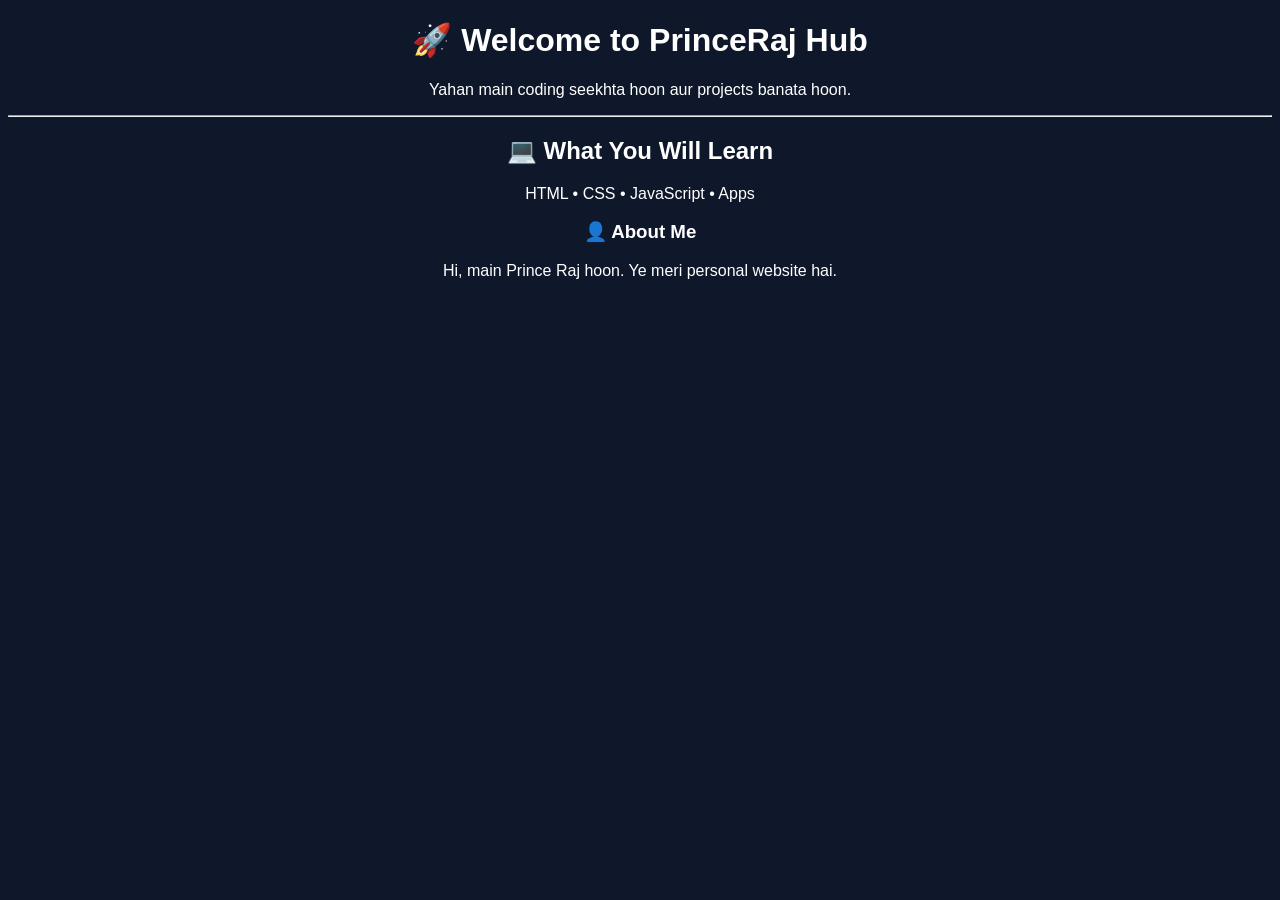
==== index.html @ e8798eb4 "Add index.html Added homepage for my personal coding website" ====
<!DOCTYPE html>
<html>
<head>
  <title>PrinceRaj Hub</title>
</head>
<body style="background:#0f172a; color:white; text-align:center; font-family:Arial;">

  <h1>🚀 Welcome to PrinceRaj Hub</h1>
  <p>Yahan main coding seekhta hoon aur projects banata hoon.</p>

  <hr>

  <h2>💻 What You Will Learn</h2>
  <p>HTML • CSS • JavaScript • Apps</p>

  <h3>👤 About Me</h3>
  <p>Hi, main Prince Raj hoon. Ye meri personal website hai.</p>

</body>
</html>
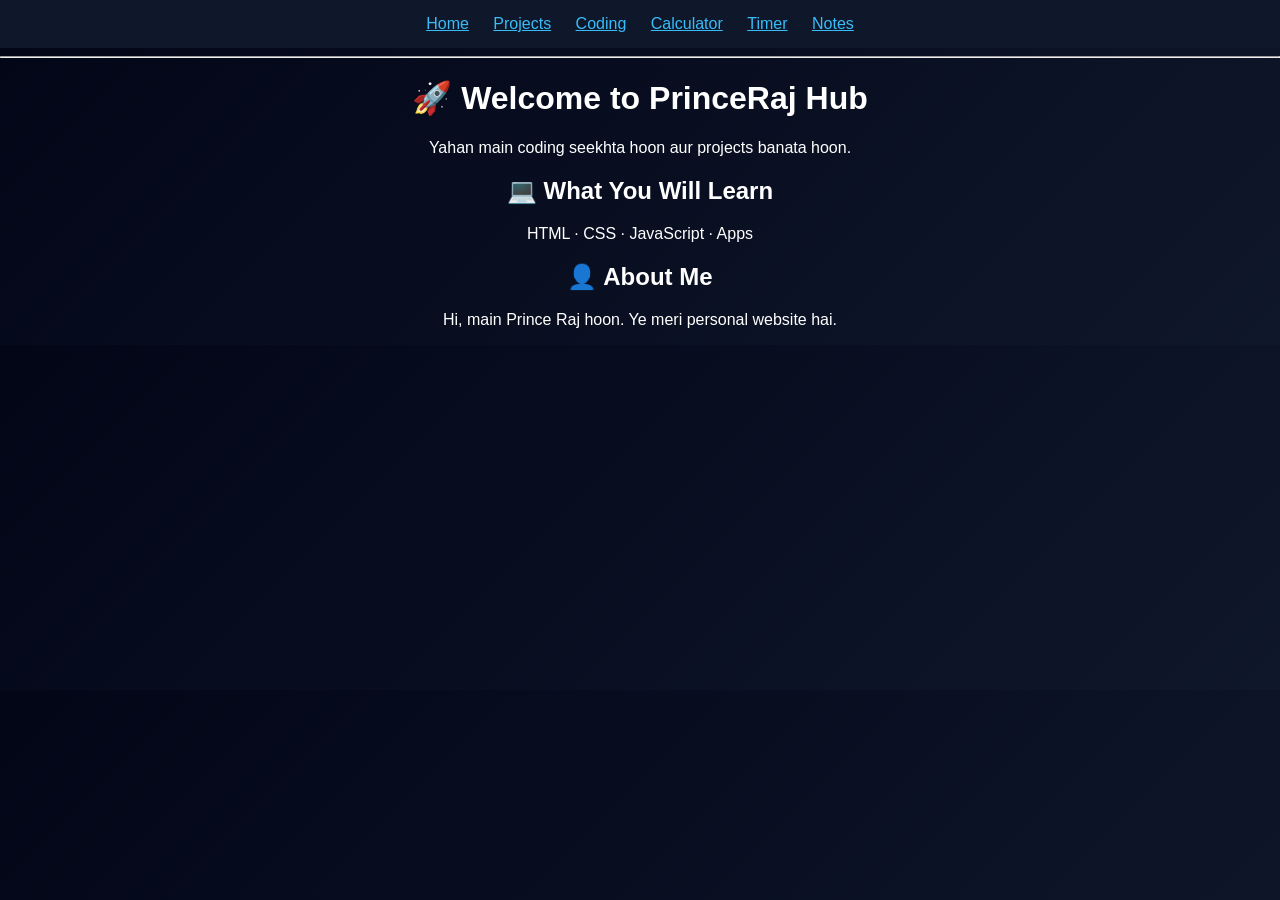
==== commit ab8e2b76: "Update home page navigation Updated index.html with clickable navigation links" ====
--- a/index.html
+++ b/index.html
@@ -1,20 +1,31 @@
 <!DOCTYPE html>
-<html>
+<html lang="en">
 <head>
+  <meta charset="UTF-8">
   <title>PrinceRaj Hub</title>
+  <link rel="stylesheet" href="style.css">
 </head>
-<body style="background:#0f172a; color:white; text-align:center; font-family:Arial;">
+<body>
 
-  <h1>🚀 Welcome to PrinceRaj Hub</h1>
-  <p>Yahan main coding seekhta hoon aur projects banata hoon.</p>
+<nav style="padding:15px; background:#0f172a; text-align:center;">
+  <a href="index.html" style="color:#38bdf8; margin:10px;">Home</a>
+  <a href="projects.html" style="color:#38bdf8; margin:10px;">Projects</a>
+  <a href="coding.html" style="color:#38bdf8; margin:10px;">Coding</a>
+  <a href="calculator.html" style="color:#38bdf8; margin:10px;">Calculator</a>
+  <a href="timer.html" style="color:#38bdf8; margin:10px;">Timer</a>
+  <a href="notes.html" style="color:#38bdf8; margin:10px;">Notes</a>
+</nav>
 
-  <hr>
+<hr>
 
-  <h2>💻 What You Will Learn</h2>
-  <p>HTML • CSS • JavaScript • Apps</p>
+<h1>🚀 Welcome to PrinceRaj Hub</h1>
+<p>Yahan main coding seekhta hoon aur projects banata hoon.</p>
 
-  <h3>👤 About Me</h3>
-  <p>Hi, main Prince Raj hoon. Ye meri personal website hai.</p>
+<h2>💻 What You Will Learn</h2>
+<p>HTML · CSS · JavaScript · Apps</p>
+
+<h2>👤 About Me</h2>
+<p>Hi, main Prince Raj hoon. Ye meri personal website hai.</p>
 
 </body>
 </html>
--- a/style.css
+++ b/style.css
@@ -0,0 +1,37 @@
+body {
+  margin: 0;
+  font-family: Arial, sans-serif;
+  background: linear-gradient(135deg, #020617, #0f172a);
+  color: white;
+  text-align: center;
+}
+
+header {
+  padding: 30px 10px;
+}
+
+.card-box {
+  display: flex;
+  justify-content: center;
+  gap: 15px;
+  flex-wrap: wrap;
+  margin-top: 20px;
+}
+
+.card {
+  background: #1e293b;
+  padding: 20px;
+  width: 220px;
+  border-radius: 12px;
+  box-shadow: 0 0 10px #000;
+}
+
+button {
+  margin-top: 20px;
+  padding: 12px 20px;
+  border: none;
+  border-radius: 20px;
+  background: #38bdf8;
+  color: black;
+  font-weight: bold;
+}
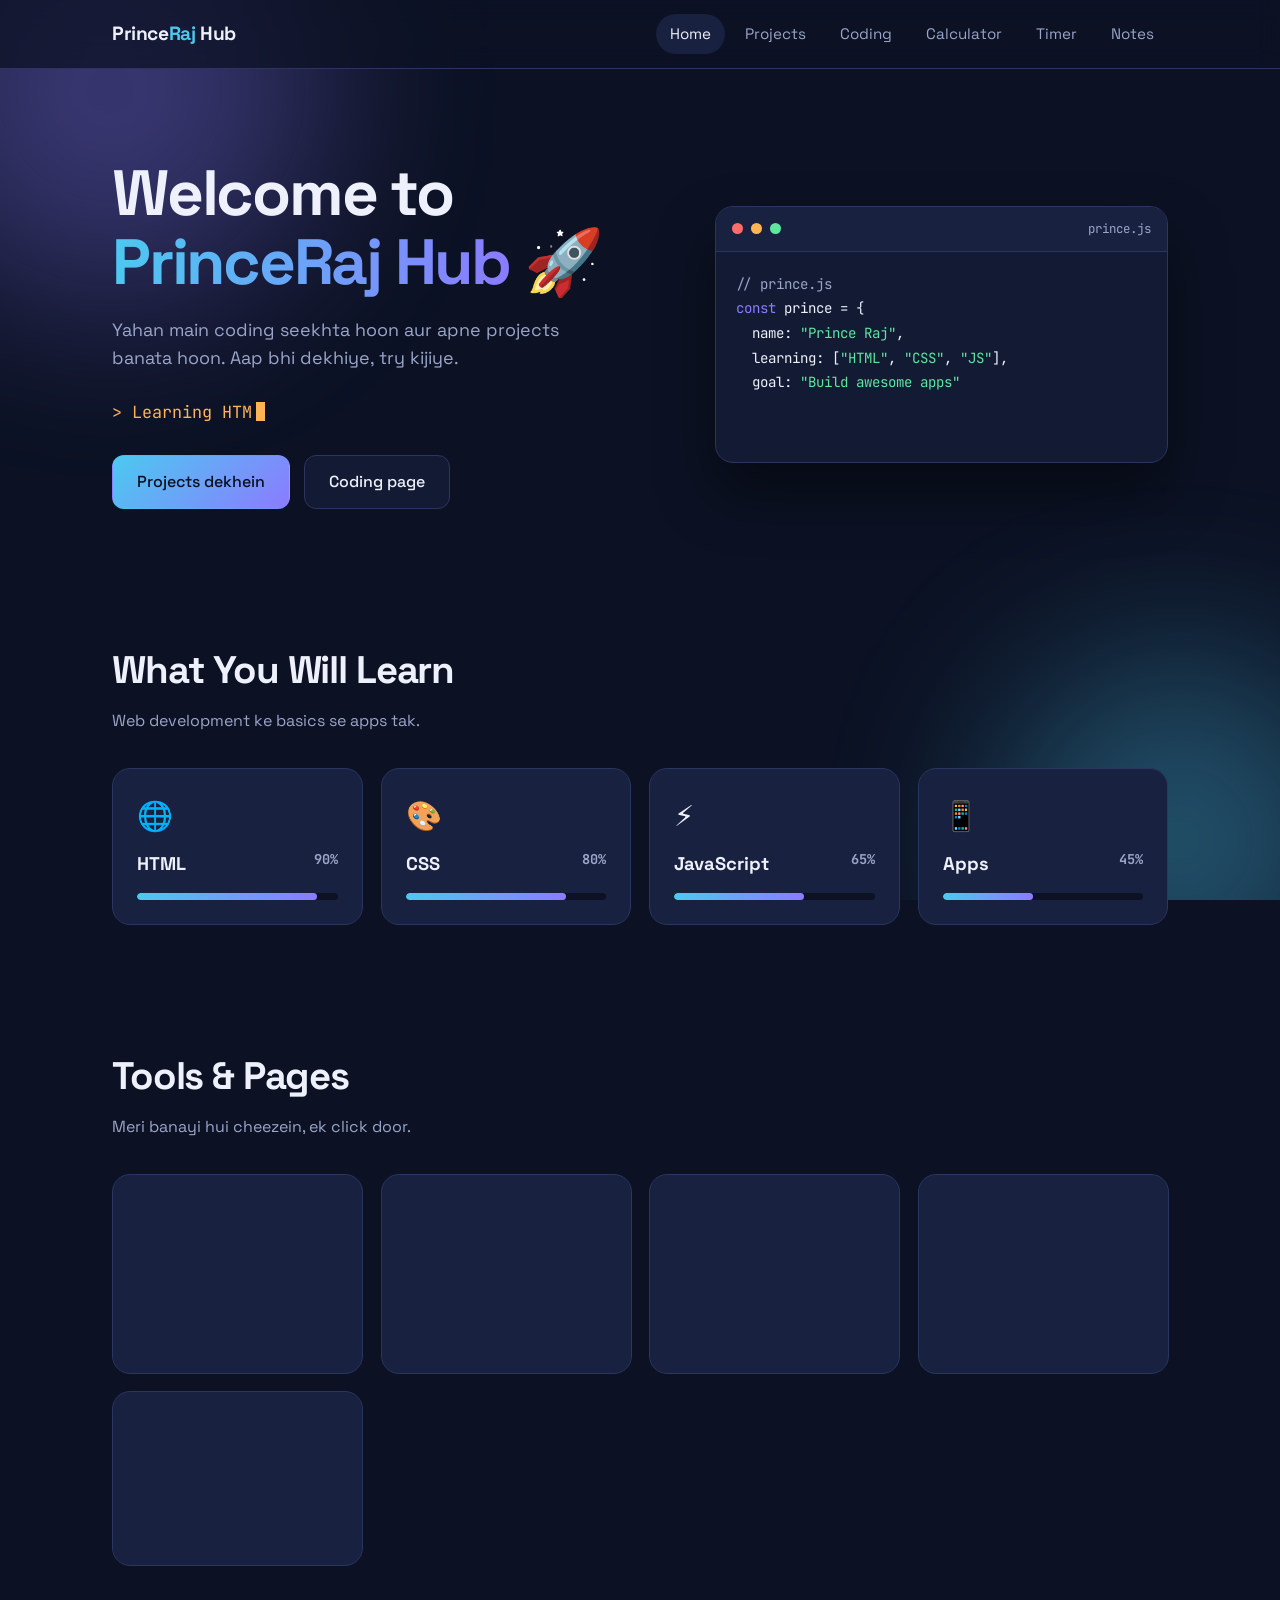
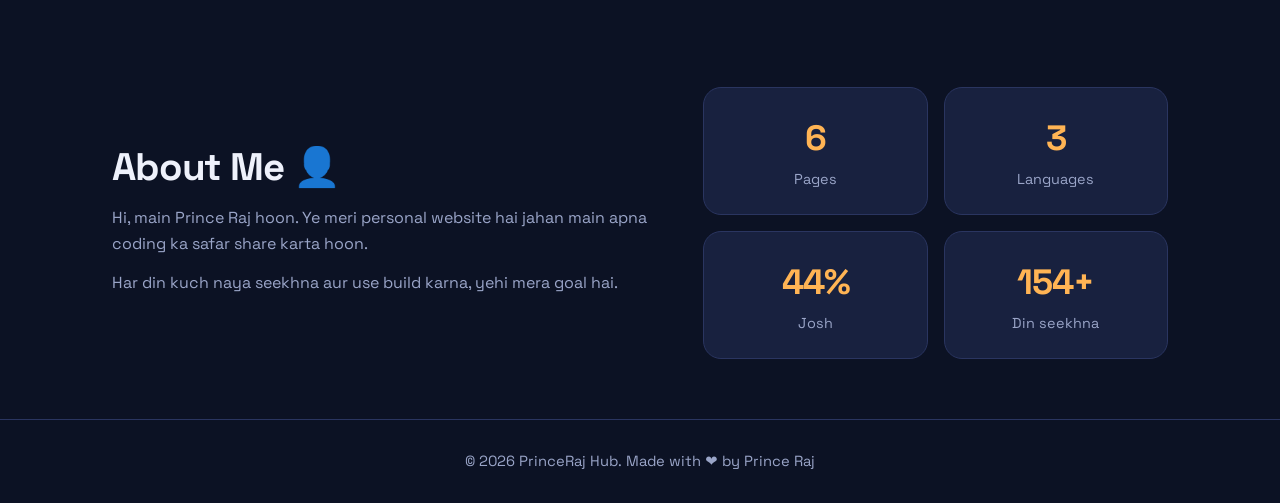
==== commit 9d14ed07: "Update index.html" ====
--- a/index.html
+++ b/index.html
@@ -1,31 +1,350 @@
 <!DOCTYPE html>
 <html lang="en">
 <head>
-  <meta charset="UTF-8">
-  <title>PrinceRaj Hub</title>
-  <link rel="stylesheet" href="style.css">
+<meta charset="UTF-8">
+<meta name="viewport" content="width=device-width, initial-scale=1">
+<title>PrinceRaj Hub</title>
+<meta name="description" content="Prince Raj ka coding hub: projects, calculator, timer, notes aur bahut kuch.">
+<link rel="preconnect" href="https://fonts.googleapis.com">
+<link rel="preconnect" href="https://fonts.gstatic.com" crossorigin>
+<link href="https://fonts.googleapis.com/css2?family=Space+Grotesk:wght@400;500;700&family=JetBrains+Mono:wght@400;500&display=swap" rel="stylesheet">
+<style>
+  :root{
+    --bg:#0c1224;
+    --bg-2:#131b34;
+    --card:#18213f;
+    --line:#2a3560;
+    --text:#eef1fb;
+    --muted:#9aa5c8;
+    --blue:#4cc9f0;
+    --violet:#8b7bff;
+    --amber:#ffb454;
+    --radius:18px;
+  }
+  *{box-sizing:border-box;margin:0;padding:0}
+  html{scroll-behavior:smooth}
+  body{
+    font-family:'Space Grotesk',system-ui,sans-serif;
+    background:var(--bg);
+    color:var(--text);
+    line-height:1.6;
+    overflow-x:hidden;
+  }
+  a{color:inherit;text-decoration:none}
+  :focus-visible{outline:2px solid var(--amber);outline-offset:3px;border-radius:6px}
+
+  /* Background glow */
+  .glow{position:fixed;inset:0;z-index:-1;overflow:hidden}
+  .glow span{position:absolute;border-radius:50%;filter:blur(90px);opacity:.35}
+  .glow span:nth-child(1){width:420px;height:420px;background:var(--violet);top:-120px;left:-100px;animation:drift 18s ease-in-out infinite alternate}
+  .glow span:nth-child(2){width:360px;height:360px;background:var(--blue);bottom:-120px;right:-80px;animation:drift 22s ease-in-out infinite alternate-reverse}
+  @keyframes drift{to{transform:translate(80px,60px) scale(1.15)}}
+
+  /* Scroll progress */
+  .progress{position:fixed;top:0;left:0;height:3px;width:0;background:linear-gradient(90deg,var(--blue),var(--violet),var(--amber));z-index:100}
+
+  /* Navbar */
+  header{
+    position:sticky;top:0;z-index:50;
+    background:rgba(12,18,36,.75);
+    backdrop-filter:blur(12px);
+    border-bottom:1px solid var(--line);
+  }
+  nav{max-width:1100px;margin:auto;display:flex;align-items:center;justify-content:space-between;padding:14px 22px}
+  .logo{font-weight:700;font-size:1.2rem;letter-spacing:-.02em}
+  .logo b{color:var(--blue)}
+  .links{display:flex;gap:6px;list-style:none}
+  .links a{
+    display:block;padding:8px 14px;border-radius:999px;
+    color:var(--muted);font-size:.95rem;transition:color .2s,background .2s;
+  }
+  .links a:hover,.links a.active{color:var(--text);background:var(--card)}
+  .menu-btn{display:none;background:none;border:1px solid var(--line);color:var(--text);
+    border-radius:10px;padding:6px 12px;font-size:1.2rem;cursor:pointer}
+
+  /* Hero */
+  .hero{
+    max-width:1100px;margin:auto;padding:90px 22px 70px;
+    display:grid;grid-template-columns:1.1fr .9fr;gap:50px;align-items:center;
+  }
+  .hero h1{font-size:clamp(2.4rem,6vw,4rem);line-height:1.08;letter-spacing:-.035em;margin-bottom:18px}
+  .hero h1 .grad{
+    background:linear-gradient(90deg,var(--blue),var(--violet),var(--amber),var(--blue));
+    background-size:300% 100%;
+    -webkit-background-clip:text;background-clip:text;color:transparent;
+    animation:shine 6s linear infinite;
+  }
+  @keyframes shine{to{background-position:300% 0}}
+  .hero p.lead{color:var(--muted);font-size:1.12rem;max-width:46ch;margin-bottom:26px}
+  .typing{font-family:'JetBrains Mono',monospace;color:var(--amber);font-size:1.05rem;margin-bottom:28px;min-height:1.7em}
+  .typing::after{content:"";display:inline-block;width:9px;height:1.1em;background:var(--amber);margin-left:4px;vertical-align:-3px;animation:blink 1s steps(2) infinite}
+  @keyframes blink{50%{opacity:0}}
+
+  .btns{display:flex;gap:14px;flex-wrap:wrap}
+  .btn{
+    padding:13px 24px;border-radius:12px;font-weight:500;border:1px solid transparent;
+    transition:transform .2s,box-shadow .2s,background .2s;
+  }
+  .btn.primary{background:linear-gradient(135deg,var(--blue),var(--violet));color:#07101f}
+  .btn.primary:hover{transform:translateY(-3px);box-shadow:0 10px 30px rgba(76,201,240,.35)}
+  .btn.ghost{border-color:var(--line);background:var(--bg-2)}
+  .btn.ghost:hover{transform:translateY(-3px);border-color:var(--blue)}
+
+  /* Code window */
+  .code-window{
+    background:var(--bg-2);border:1px solid var(--line);border-radius:var(--radius);
+    box-shadow:0 30px 60px rgba(0,0,0,.45);overflow:hidden;
+    animation:float 6s ease-in-out infinite;
+  }
+  @keyframes float{50%{transform:translateY(-12px)}}
+  .code-bar{display:flex;gap:8px;align-items:center;padding:12px 16px;border-bottom:1px solid var(--line);background:var(--card)}
+  .dot{width:11px;height:11px;border-radius:50%}
+  .dot:nth-child(1){background:#ff6b6b}.dot:nth-child(2){background:var(--amber)}.dot:nth-child(3){background:#5ee6a0}
+  .code-bar small{margin-left:auto;color:var(--muted);font-family:'JetBrains Mono',monospace;font-size:.78rem}
+  pre{padding:20px;font-family:'JetBrains Mono',monospace;font-size:.88rem;line-height:1.75;min-height:210px;white-space:pre-wrap;color:var(--text)}
+  .k{color:var(--violet)}.s{color:#5ee6a0}.f{color:var(--blue)}.c{color:var(--muted)}
+
+  /* Sections */
+  section{max-width:1100px;margin:auto;padding:60px 22px}
+  .sec-title{font-size:clamp(1.7rem,4vw,2.4rem);letter-spacing:-.03em;margin-bottom:8px}
+  .sec-sub{color:var(--muted);margin-bottom:34px}
+
+  /* Skills */
+  .skills{display:grid;grid-template-columns:repeat(auto-fit,minmax(220px,1fr));gap:18px}
+  .skill{
+    background:var(--card);border:1px solid var(--line);border-radius:var(--radius);padding:24px;
+    transition:transform .25s,border-color .25s;
+  }
+  .skill:hover{transform:translateY(-6px);border-color:var(--blue)}
+  .skill h3{font-size:1.15rem;margin:10px 0 14px}
+  .bar{height:7px;background:var(--bg);border-radius:99px;overflow:hidden}
+  .bar i{display:block;height:100%;width:0;border-radius:99px;background:linear-gradient(90deg,var(--blue),var(--violet));transition:width 1.4s cubic-bezier(.2,.8,.2,1)}
+  .pct{float:right;color:var(--muted);font-family:'JetBrains Mono',monospace;font-size:.85rem}
+
+  /* Tools */
+  .tools{display:grid;grid-template-columns:repeat(auto-fit,minmax(240px,1fr));gap:18px}
+  .tool{
+    display:block;background:var(--card);border:1px solid var(--line);border-radius:var(--radius);padding:26px;
+    transition:transform .2s ease-out,border-color .25s;
+    transform-style:preserve-3d;will-change:transform;
+  }
+  .tool:hover{border-color:var(--violet)}
+  .tool .ic{font-size:2rem}
+  .tool h3{margin:10px 0 6px}
+  .tool p{color:var(--muted);font-size:.95rem}
+
+  /* About + stats */
+  .about{display:grid;grid-template-columns:1.2fr 1fr;gap:34px;align-items:center}
+  .about p{color:var(--muted);margin-bottom:14px;max-width:60ch}
+  .stats{display:grid;grid-template-columns:repeat(2,1fr);gap:16px}
+  .stat{background:var(--card);border:1px solid var(--line);border-radius:var(--radius);padding:22px;text-align:center}
+  .stat strong{display:block;font-size:2.2rem;color:var(--amber);letter-spacing:-.03em}
+  .stat span{color:var(--muted);font-size:.9rem}
+
+  footer{border-top:1px solid var(--line);text-align:center;padding:30px 22px;color:var(--muted);font-size:.92rem}
+
+  /* Reveal on scroll */
+  .reveal{opacity:0;transform:translateY(26px);transition:opacity .7s ease,transform .7s ease}
+  .reveal.show{opacity:1;transform:none}
+
+  /* Mobile */
+  @media(max-width:820px){
+    .hero,.about{grid-template-columns:1fr}
+    .hero{padding-top:50px}
+    .menu-btn{display:block}
+    .links{
+      position:absolute;top:100%;left:0;right:0;flex-direction:column;
+      background:var(--bg-2);border-bottom:1px solid var(--line);padding:10px 22px;
+      display:none;
+    }
+    .links.open{display:flex}
+  }
+
+  @media(prefers-reduced-motion:reduce){
+    *,*::before,*::after{animation:none!important;transition:none!important}
+    .reveal{opacity:1;transform:none}
+  }
+</style>
 </head>
 <body>
 
-<nav style="padding:15px; background:#0f172a; text-align:center;">
-  <a href="index.html" style="color:#38bdf8; margin:10px;">Home</a>
-  <a href="projects.html" style="color:#38bdf8; margin:10px;">Projects</a>
-  <a href="coding.html" style="color:#38bdf8; margin:10px;">Coding</a>
-  <a href="calculator.html" style="color:#38bdf8; margin:10px;">Calculator</a>
-  <a href="timer.html" style="color:#38bdf8; margin:10px;">Timer</a>
-  <a href="notes.html" style="color:#38bdf8; margin:10px;">Notes</a>
-</nav>
-
-<hr>
-
-<h1>🚀 Welcome to PrinceRaj Hub</h1>
-<p>Yahan main coding seekhta hoon aur projects banata hoon.</p>
-
-<h2>💻 What You Will Learn</h2>
-<p>HTML · CSS · JavaScript · Apps</p>
-
-<h2>👤 About Me</h2>
-<p>Hi, main Prince Raj hoon. Ye meri personal website hai.</p>
-
+<div class="progress" id="progress"></div>
+<div class="glow"><span></span><span></span></div>
+
+<header>
+  <nav>
+    <a href="index.html" class="logo">Prince<b>Raj</b> Hub</a>
+    <button class="menu-btn" id="menuBtn" aria-label="Menu">☰</button>
+    <ul class="links" id="links">
+      <li><a href="index.html" class="active">Home</a></li>
+      <li><a href="projects.html">Projects</a></li>
+      <li><a href="coding.html">Coding</a></li>
+      <li><a href="calculator.html">Calculator</a></li>
+      <li><a href="timer.html">Timer</a></li>
+      <li><a href="notes.html">Notes</a></li>
+    </ul>
+  </nav>
+</header>
+
+<main>
+  <div class="hero">
+    <div>
+      <h1>Welcome to <span class="grad">PrinceRaj Hub</span> 🚀</h1>
+      <p class="lead">Yahan main coding seekhta hoon aur apne projects banata hoon. Aap bhi dekhiye, try kijiye.</p>
+      <div class="typing" id="typing"></div>
+      <div class="btns">
+        <a href="projects.html" class="btn primary">Projects dekhein</a>
+        <a href="coding.html" class="btn ghost">Coding page</a>
+      </div>
+    </div>
+
+    <div class="code-window" aria-hidden="true">
+      <div class="code-bar"><span class="dot"></span><span class="dot"></span><span class="dot"></span><small>prince.js</small></div>
+<pre id="code"></pre>
+    </div>
+  </div>
+
+  <section>
+    <h2 class="sec-title reveal">What You Will Learn</h2>
+    <p class="sec-sub reveal">Web development ke basics se apps tak.</p>
+    <div class="skills">
+      <div class="skill reveal"><div style="font-size:1.8rem">🌐</div><h3>HTML <span class="pct">0%</span></h3><div class="bar"><i data-w="90"></i></div></div>
+      <div class="skill reveal"><div style="font-size:1.8rem">🎨</div><h3>CSS <span class="pct">0%</span></h3><div class="bar"><i data-w="80"></i></div></div>
+      <div class="skill reveal"><div style="font-size:1.8rem">⚡</div><h3>JavaScript <span class="pct">0%</span></h3><div class="bar"><i data-w="65"></i></div></div>
+      <div class="skill reveal"><div style="font-size:1.8rem">📱</div><h3>Apps <span class="pct">0%</span></h3><div class="bar"><i data-w="45"></i></div></div>
+    </div>
+  </section>
+
+  <section>
+    <h2 class="sec-title reveal">Tools & Pages</h2>
+    <p class="sec-sub reveal">Meri banayi hui cheezein, ek click door.</p>
+    <div class="tools">
+      <a class="tool reveal" href="projects.html"><div class="ic">📁</div><h3>Projects</h3><p>Mere saare projects ek jagah.</p></a>
+      <a class="tool reveal" href="coding.html"><div class="ic">💻</div><h3>Coding</h3><p>Code examples aur practice.</p></a>
+      <a class="tool reveal" href="calculator.html"><div class="ic">🧮</div><h3>Calculator</h3><p>Fast aur simple calculator.</p></a>
+      <a class="tool reveal" href="timer.html"><div class="ic">⏱️</div><h3>Timer</h3><p>Padhai aur kaam ke liye timer.</p></a>
+      <a class="tool reveal" href="notes.html"><div class="ic">📝</div><h3>Notes</h3><p>Apne notes yahan likhein.</p></a>
+    </div>
+  </section>
+
+  <section>
+    <div class="about">
+      <div class="reveal">
+        <h2 class="sec-title">About Me 👤</h2>
+        <p>Hi, main Prince Raj hoon. Ye meri personal website hai jahan main apna coding ka safar share karta hoon.</p>
+        <p>Har din kuch naya seekhna aur use build karna, yehi mera goal hai.</p>
+      </div>
+      <div class="stats reveal">
+        <div class="stat"><strong data-count="6">0</strong><span>Pages</span></div>
+        <div class="stat"><strong data-count="3">0</strong><span>Languages</span></div>
+        <div class="stat"><strong data-count="100" data-suffix="%">0</strong><span>Josh</span></div>
+        <div class="stat"><strong data-count="365" data-suffix="+">0</strong><span>Din seekhna</span></div>
+      </div>
+    </div>
+  </section>
+</main>
+
+<footer>© <span id="year"></span> PrinceRaj Hub. Made with ❤️ by Prince Raj</footer>
+
+<script>
+  // Mobile menu
+  const links = document.getElementById('links');
+  document.getElementById('menuBtn').addEventListener('click', () => links.classList.toggle('open'));
+
+  // Scroll progress bar
+  const progress = document.getElementById('progress');
+  addEventListener('scroll', () => {
+    const h = document.documentElement;
+    progress.style.width = (h.scrollTop / (h.scrollHeight - h.clientHeight) * 100) + '%';
+  });
+
+  // Footer year
+  document.getElementById('year').textContent = new Date().getFullYear();
+
+  // Typing text
+  const words = ['HTML', 'CSS', 'JavaScript', 'Apps'];
+  const typing = document.getElementById('typing');
+  let w = 0, ch = 0, del = false;
+  function type(){
+    const word = words[w];
+    typing.textContent = '> Learning ' + word.slice(0, ch);
+    if(!del && ch < word.length){ ch++; setTimeout(type, 120); }
+    else if(!del){ del = true; setTimeout(type, 1200); }
+    else if(ch > 0){ ch--; setTimeout(type, 60); }
+    else { del = false; w = (w + 1) % words.length; setTimeout(type, 300); }
+  }
+  type();
+
+  // Code window typing
+  const codeLines = [
+    '<span class="c">// prince.js</span>',
+    '<span class="k">const</span> prince = {',
+    '  name: <span class="s">"Prince Raj"</span>,',
+    '  learning: [<span class="s">"HTML"</span>, <span class="s">"CSS"</span>, <span class="s">"JS"</span>],',
+    '  goal: <span class="s">"Build awesome apps"</span>',
+    '};',
+    '',
+    '<span class="f">console</span>.log(<span class="s">"Keep coding 🚀"</span>);'
+  ];
+  const code = document.getElementById('code');
+  let li = 0;
+  (function addLine(){
+    if(li >= codeLines.length) return;
+    code.innerHTML += (li ? '\n' : '') + codeLines[li++];
+    setTimeout(addLine, 450);
+  })();
+
+  // Reveal on scroll + skill bars
+  const io = new IntersectionObserver(entries => {
+    entries.forEach(e => {
+      if(!e.isIntersecting) return;
+      e.target.classList.add('show');
+      const bar = e.target.querySelector('.bar i');
+      if(bar){
+        const target = +bar.dataset.w;
+        bar.style.width = target + '%';
+        const pct = e.target.querySelector('.pct');
+        let n = 0;
+        const t = setInterval(() => {
+          n += 2;
+          if(n >= target){ n = target; clearInterval(t); }
+          pct.textContent = n + '%';
+        }, 25);
+      }
+      io.unobserve(e.target);
+    });
+  }, { threshold: .2 });
+  document.querySelectorAll('.reveal').forEach(el => io.observe(el));
+
+  // Count-up numbers
+  const counter = new IntersectionObserver(entries => {
+    entries.forEach(e => {
+      if(!e.isIntersecting) return;
+      const el = e.target, end = +el.dataset.count, suffix = el.dataset.suffix || '';
+      let n = 0;
+      const step = Math.max(1, Math.ceil(end / 60));
+      const t = setInterval(() => {
+        n += step;
+        if(n >= end){ n = end; clearInterval(t); }
+        el.textContent = n + suffix;
+      }, 25);
+      counter.unobserve(el);
+    });
+  }, { threshold: .6 });
+  document.querySelectorAll('[data-count]').forEach(el => counter.observe(el));
+
+  // 3D tilt on tool cards (desktop only)
+  if(matchMedia('(hover:hover)').matches){
+    document.querySelectorAll('.tool').forEach(card => {
+      card.addEventListener('mousemove', ev => {
+        const r = card.getBoundingClientRect();
+        const x = (ev.clientX - r.left) / r.width - .5;
+        const y = (ev.clientY - r.top) / r.height - .5;
+        card.style.transform = `perspective(700px) rotateY(${x * 10}deg) rotateX(${-y * 10}deg) translateY(-4px)`;
+      });
+      card.addEventListener('mouseleave', () => card.style.transform = '');
+    });
+  }
+</script>
 </body>
-</html>
+  </html>
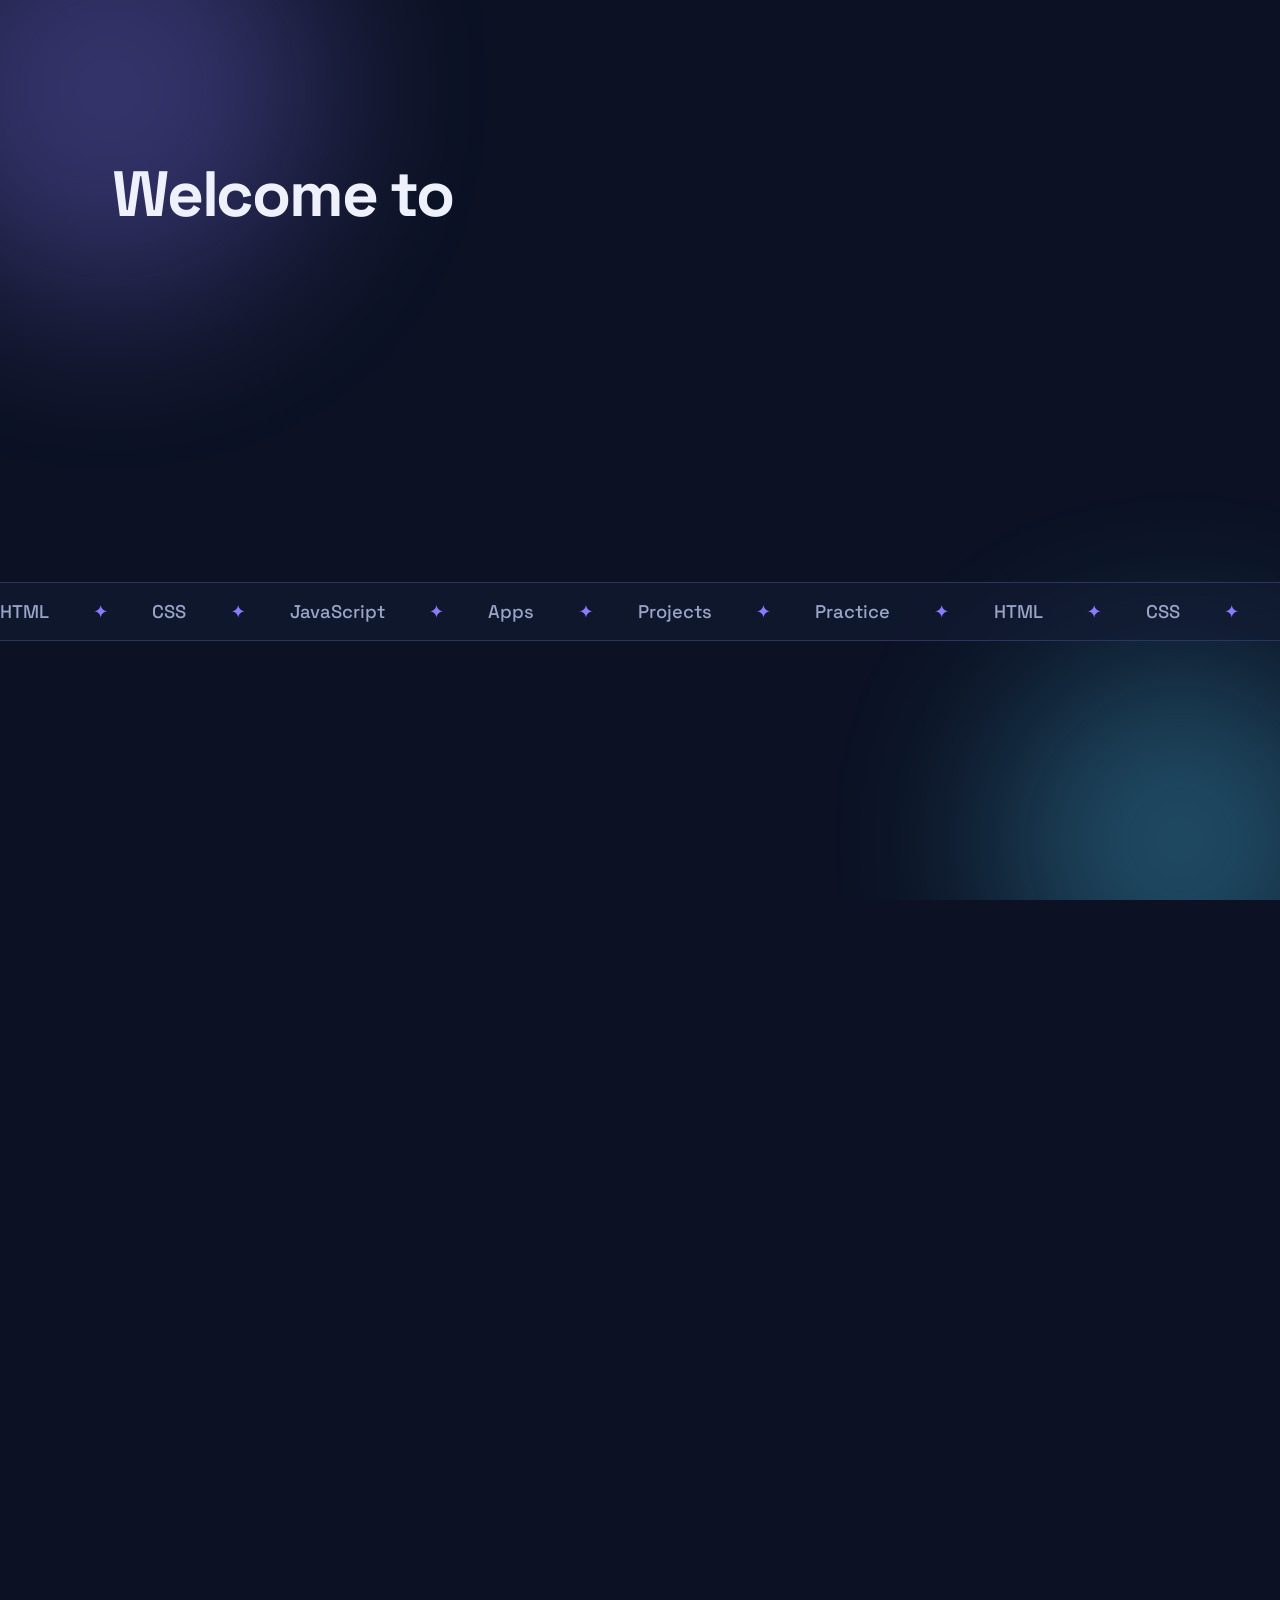
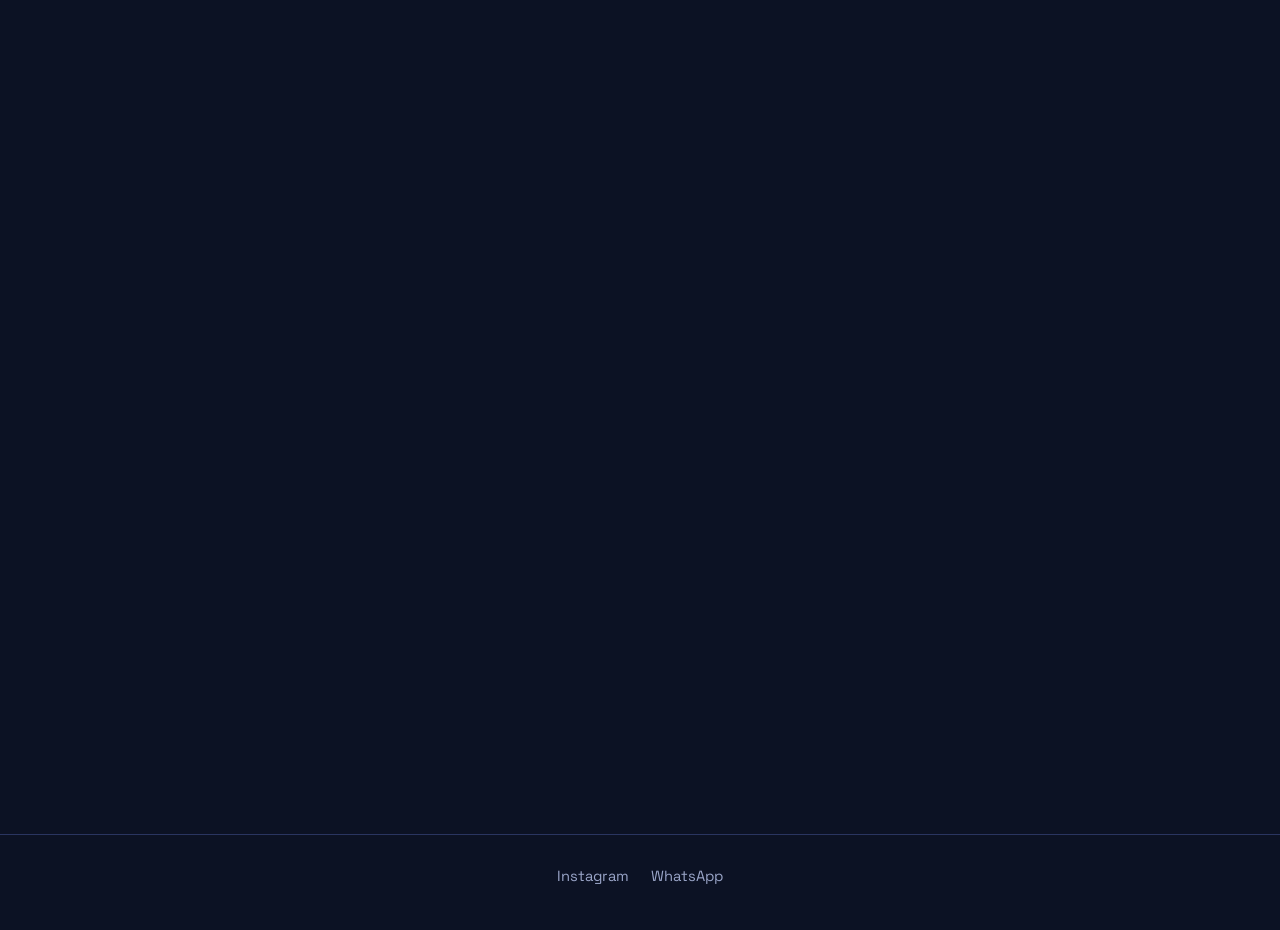
==== commit 0c834cec: "Update index.html" ====
--- a/index.html
+++ b/index.html
@@ -5,97 +5,102 @@
 <meta name="viewport" content="width=device-width, initial-scale=1">
 <title>PrinceRaj Hub</title>
 <meta name="description" content="Prince Raj ka coding hub: projects, calculator, timer, notes aur bahut kuch.">
+<script>document.documentElement.classList.add('js')</script>
 <link rel="preconnect" href="https://fonts.googleapis.com">
 <link rel="preconnect" href="https://fonts.gstatic.com" crossorigin>
 <link href="https://fonts.googleapis.com/css2?family=Space+Grotesk:wght@400;500;700&family=JetBrains+Mono:wght@400;500&display=swap" rel="stylesheet">
 <style>
   :root{
-    --bg:#0c1224;
-    --bg-2:#131b34;
-    --card:#18213f;
-    --line:#2a3560;
-    --text:#eef1fb;
-    --muted:#9aa5c8;
-    --blue:#4cc9f0;
-    --violet:#8b7bff;
-    --amber:#ffb454;
-    --radius:18px;
+    --bg:#0c1224;--bg-2:#131b34;--card:#18213f;--line:#2a3560;
+    --text:#eef1fb;--muted:#9aa5c8;
+    --blue:#4cc9f0;--violet:#8b7bff;--amber:#ffb454;--radius:18px;
   }
   *{box-sizing:border-box;margin:0;padding:0}
   html{scroll-behavior:smooth}
-  body{
-    font-family:'Space Grotesk',system-ui,sans-serif;
-    background:var(--bg);
-    color:var(--text);
-    line-height:1.6;
-    overflow-x:hidden;
-  }
+  body{font-family:'Space Grotesk',system-ui,sans-serif;background:var(--bg);color:var(--text);line-height:1.6;overflow-x:hidden}
   a{color:inherit;text-decoration:none}
   :focus-visible{outline:2px solid var(--amber);outline-offset:3px;border-radius:6px}
 
-  /* Background glow */
-  .glow{position:fixed;inset:0;z-index:-1;overflow:hidden}
-  .glow span{position:absolute;border-radius:50%;filter:blur(90px);opacity:.35}
+  /* ---------- Intro loader ---------- */
+  .loader{position:fixed;inset:0;z-index:999;display:grid;place-items:center;animation:failsafe .1s 6s forwards}
+  @keyframes failsafe{to{visibility:hidden;opacity:0}}
+  .loader .pt,.loader .pb{position:absolute;left:0;right:0;height:50.5%;background:var(--bg);transition:transform .9s cubic-bezier(.77,0,.18,1)}
+  .loader .pt{top:0;background:linear-gradient(180deg,#0a0f1f,var(--bg))}
+  .loader .pb{bottom:0;background:linear-gradient(0deg,#0a0f1f,var(--bg))}
+  .loader.done .pt{transform:translateY(-101%)}
+  .loader.done .pb{transform:translateY(101%)}
+  .core{position:relative;z-index:2;width:150px;height:150px;display:grid;place-items:center;transition:opacity .5s,transform .6s}
+  .loader.done .core{opacity:0;transform:scale(1.5)}
+  .core svg{position:absolute;inset:0;width:100%;height:100%;transform:rotate(-90deg)}
+  .core .rbg{fill:none;stroke:var(--line);stroke-width:5}
+  .core .rfg{fill:none;stroke:url(#lg);stroke-width:5;stroke-linecap:round;stroke-dasharray:326.7;stroke-dashoffset:326.7}
+  .core b{font-size:2.2rem;letter-spacing:-.04em;background:linear-gradient(135deg,var(--blue),var(--violet));-webkit-background-clip:text;background-clip:text;color:transparent;animation:pulse 1.2s ease-in-out infinite}
+  @keyframes pulse{50%{transform:scale(1.12)}}
+  .core span{position:absolute;bottom:-34px;font-family:'JetBrains Mono',monospace;color:var(--muted);font-size:.85rem}
+
+  /* ---------- Background ---------- */
+  .glow{position:fixed;inset:0;z-index:-2;overflow:hidden}
+  .glow span{position:absolute;border-radius:50%;filter:blur(90px);opacity:.33}
   .glow span:nth-child(1){width:420px;height:420px;background:var(--violet);top:-120px;left:-100px;animation:drift 18s ease-in-out infinite alternate}
   .glow span:nth-child(2){width:360px;height:360px;background:var(--blue);bottom:-120px;right:-80px;animation:drift 22s ease-in-out infinite alternate-reverse}
   @keyframes drift{to{transform:translate(80px,60px) scale(1.15)}}
-
-  /* Scroll progress */
+  #bg{position:fixed;inset:0;z-index:-1;pointer-events:none}
+  .spot{position:fixed;left:0;top:0;width:460px;height:460px;margin:-230px 0 0 -230px;border-radius:50%;
+    background:radial-gradient(circle,rgba(139,123,255,.16),transparent 65%);pointer-events:none;z-index:-1;opacity:0;transition:opacity .4s}
+
   .progress{position:fixed;top:0;left:0;height:3px;width:0;background:linear-gradient(90deg,var(--blue),var(--violet),var(--amber));z-index:100}
 
-  /* Navbar */
-  header{
-    position:sticky;top:0;z-index:50;
-    background:rgba(12,18,36,.75);
-    backdrop-filter:blur(12px);
-    border-bottom:1px solid var(--line);
-  }
+  /* ---------- Navbar ---------- */
+  header{position:sticky;top:0;z-index:50;background:rgba(12,18,36,.75);backdrop-filter:blur(12px);border-bottom:1px solid var(--line)}
+  .js header{transform:translateY(-100%)}
+  .ready header{transform:none;transition:transform .8s .15s cubic-bezier(.2,.8,.2,1)}
   nav{max-width:1100px;margin:auto;display:flex;align-items:center;justify-content:space-between;padding:14px 22px}
   .logo{font-weight:700;font-size:1.2rem;letter-spacing:-.02em}
   .logo b{color:var(--blue)}
   .links{display:flex;gap:6px;list-style:none}
-  .links a{
-    display:block;padding:8px 14px;border-radius:999px;
-    color:var(--muted);font-size:.95rem;transition:color .2s,background .2s;
-  }
+  .links a{display:block;padding:8px 14px;border-radius:999px;color:var(--muted);font-size:.95rem;transition:color .2s,background .2s}
   .links a:hover,.links a.active{color:var(--text);background:var(--card)}
-  .menu-btn{display:none;background:none;border:1px solid var(--line);color:var(--text);
-    border-radius:10px;padding:6px 12px;font-size:1.2rem;cursor:pointer}
-
-  /* Hero */
-  .hero{
-    max-width:1100px;margin:auto;padding:90px 22px 70px;
-    display:grid;grid-template-columns:1.1fr .9fr;gap:50px;align-items:center;
-  }
-  .hero h1{font-size:clamp(2.4rem,6vw,4rem);line-height:1.08;letter-spacing:-.035em;margin-bottom:18px}
-  .hero h1 .grad{
-    background:linear-gradient(90deg,var(--blue),var(--violet),var(--amber),var(--blue));
-    background-size:300% 100%;
-    -webkit-background-clip:text;background-clip:text;color:transparent;
-    animation:shine 6s linear infinite;
-  }
+  .menu-btn{display:none;background:none;border:1px solid var(--line);color:var(--text);border-radius:10px;padding:6px 12px;font-size:1.2rem;cursor:pointer}
+
+  /* ---------- Hero ---------- */
+  .hero{max-width:1100px;margin:auto;padding:90px 22px 70px;display:grid;grid-template-columns:1.1fr .9fr;gap:50px;align-items:center}
+  .hero h1{font-size:clamp(2.4rem,6vw,4rem);line-height:1.1;letter-spacing:-.035em;margin-bottom:18px}
+  .word{display:inline-block;white-space:nowrap}
+  .ch{display:inline-block}
+  .js .ch{opacity:0;transform:translateY(70%) rotate(10deg)}
+  .ready .ch{animation:letter .7s cubic-bezier(.2,.8,.2,1) forwards;animation-delay:calc(var(--i)*45ms + .1s)}
+  @keyframes letter{to{opacity:1;transform:none}}
+  .grad{display:inline-block;background:linear-gradient(90deg,var(--blue),var(--violet),var(--amber),var(--blue));background-size:300% 100%;
+    -webkit-background-clip:text;background-clip:text;color:transparent;animation:shine 6s linear infinite}
+  .js .grad{clip-path:inset(-20% 100% -20% -5%)}
+  .ready .grad{animation:wipe 1s .7s cubic-bezier(.7,0,.2,1) forwards,shine 6s linear infinite}
+  @keyframes wipe{to{clip-path:inset(-20% -5% -20% -5%)}}
   @keyframes shine{to{background-position:300% 0}}
+  .rocket{display:inline-block}
+  .js .rocket{opacity:0;transform:translate(-90px,90px) rotate(-25deg)}
+  .ready .rocket{animation:launch 1s 1.5s cubic-bezier(.2,.9,.2,1) forwards,bob 3s 2.6s ease-in-out infinite}
+  @keyframes launch{to{opacity:1;transform:none}}
+  @keyframes bob{50%{transform:translateY(-8px) rotate(4deg)}}
+
+  .js .a{opacity:0}
+  .ready .a{animation:up .9s cubic-bezier(.2,.8,.2,1) forwards;animation-delay:calc(var(--d,0)*1s)}
+  @keyframes up{from{opacity:0;transform:translateY(40px)}to{opacity:1;transform:none}}
+  .js .cw{opacity:0}
+  .ready .cw{animation:fly 1.1s 1s cubic-bezier(.2,.8,.2,1) forwards}
+  @keyframes fly{from{opacity:0;transform:perspective(900px) translateX(90px) rotateY(-22deg)}to{opacity:1;transform:none}}
+
   .hero p.lead{color:var(--muted);font-size:1.12rem;max-width:46ch;margin-bottom:26px}
   .typing{font-family:'JetBrains Mono',monospace;color:var(--amber);font-size:1.05rem;margin-bottom:28px;min-height:1.7em}
   .typing::after{content:"";display:inline-block;width:9px;height:1.1em;background:var(--amber);margin-left:4px;vertical-align:-3px;animation:blink 1s steps(2) infinite}
   @keyframes blink{50%{opacity:0}}
-
   .btns{display:flex;gap:14px;flex-wrap:wrap}
-  .btn{
-    padding:13px 24px;border-radius:12px;font-weight:500;border:1px solid transparent;
-    transition:transform .2s,box-shadow .2s,background .2s;
-  }
+  .btn{padding:13px 24px;border-radius:12px;font-weight:500;border:1px solid transparent;transition:transform .2s,box-shadow .2s,background .2s}
   .btn.primary{background:linear-gradient(135deg,var(--blue),var(--violet));color:#07101f}
   .btn.primary:hover{transform:translateY(-3px);box-shadow:0 10px 30px rgba(76,201,240,.35)}
   .btn.ghost{border-color:var(--line);background:var(--bg-2)}
   .btn.ghost:hover{transform:translateY(-3px);border-color:var(--blue)}
 
-  /* Code window */
-  .code-window{
-    background:var(--bg-2);border:1px solid var(--line);border-radius:var(--radius);
-    box-shadow:0 30px 60px rgba(0,0,0,.45);overflow:hidden;
-    animation:float 6s ease-in-out infinite;
-  }
+  .code-window{background:var(--bg-2);border:1px solid var(--line);border-radius:var(--radius);box-shadow:0 30px 60px rgba(0,0,0,.45);overflow:hidden;animation:float 6s ease-in-out infinite}
   @keyframes float{50%{transform:translateY(-12px)}}
   .code-bar{display:flex;gap:8px;align-items:center;padding:12px 16px;border-bottom:1px solid var(--line);background:var(--card)}
   .dot{width:11px;height:11px;border-radius:50%}
@@ -104,36 +109,33 @@
   pre{padding:20px;font-family:'JetBrains Mono',monospace;font-size:.88rem;line-height:1.75;min-height:210px;white-space:pre-wrap;color:var(--text)}
   .k{color:var(--violet)}.s{color:#5ee6a0}.f{color:var(--blue)}.c{color:var(--muted)}
 
-  /* Sections */
+  /* ---------- Marquee ---------- */
+  .marquee{overflow:hidden;border-block:1px solid var(--line);background:rgba(19,27,52,.6);padding:14px 0}
+  .track{display:flex;gap:44px;width:max-content;animation:scroll 24s linear infinite;font-size:1.15rem;font-weight:500;color:var(--muted)}
+  .track i{font-style:normal;color:var(--violet)}
+  .marquee:hover .track{animation-play-state:paused}
+  @keyframes scroll{to{transform:translateX(-50%)}}
+
+  /* ---------- Sections ---------- */
   section{max-width:1100px;margin:auto;padding:60px 22px}
   .sec-title{font-size:clamp(1.7rem,4vw,2.4rem);letter-spacing:-.03em;margin-bottom:8px}
   .sec-sub{color:var(--muted);margin-bottom:34px}
 
-  /* Skills */
   .skills{display:grid;grid-template-columns:repeat(auto-fit,minmax(220px,1fr));gap:18px}
-  .skill{
-    background:var(--card);border:1px solid var(--line);border-radius:var(--radius);padding:24px;
-    transition:transform .25s,border-color .25s;
-  }
+  .skill{background:var(--card);border:1px solid var(--line);border-radius:var(--radius);padding:24px;transition:transform .25s,border-color .25s}
   .skill:hover{transform:translateY(-6px);border-color:var(--blue)}
   .skill h3{font-size:1.15rem;margin:10px 0 14px}
   .bar{height:7px;background:var(--bg);border-radius:99px;overflow:hidden}
   .bar i{display:block;height:100%;width:0;border-radius:99px;background:linear-gradient(90deg,var(--blue),var(--violet));transition:width 1.4s cubic-bezier(.2,.8,.2,1)}
   .pct{float:right;color:var(--muted);font-family:'JetBrains Mono',monospace;font-size:.85rem}
 
-  /* Tools */
   .tools{display:grid;grid-template-columns:repeat(auto-fit,minmax(240px,1fr));gap:18px}
-  .tool{
-    display:block;background:var(--card);border:1px solid var(--line);border-radius:var(--radius);padding:26px;
-    transition:transform .2s ease-out,border-color .25s;
-    transform-style:preserve-3d;will-change:transform;
-  }
+  .tool{display:block;background:var(--card);border:1px solid var(--line);border-radius:var(--radius);padding:26px;transition:transform .2s ease-out,border-color .25s;transform-style:preserve-3d;will-change:transform}
   .tool:hover{border-color:var(--violet)}
   .tool .ic{font-size:2rem}
   .tool h3{margin:10px 0 6px}
   .tool p{color:var(--muted);font-size:.95rem}
 
-  /* About + stats */
   .about{display:grid;grid-template-columns:1.2fr 1fr;gap:34px;align-items:center}
   .about p{color:var(--muted);margin-bottom:14px;max-width:60ch}
   .stats{display:grid;grid-template-columns:repeat(2,1fr);gap:16px}
@@ -141,40 +143,70 @@
   .stat strong{display:block;font-size:2.2rem;color:var(--amber);letter-spacing:-.03em}
   .stat span{color:var(--muted);font-size:.9rem}
 
+  /* ---------- Connect ---------- */
+  .social{display:grid;grid-template-columns:repeat(auto-fit,minmax(260px,1fr));gap:18px}
+  .soc{position:relative;overflow:hidden;display:flex;align-items:center;gap:18px;background:var(--card);border:1px solid var(--line);border-radius:var(--radius);padding:22px;
+    transition:transform .3s cubic-bezier(.2,.8,.2,1),border-color .3s,box-shadow .3s}
+  .soc::after{content:"";position:absolute;top:0;left:-60%;width:40%;height:100%;background:linear-gradient(100deg,transparent,rgba(255,255,255,.12),transparent);transform:skewX(-20deg);transition:left .7s}
+  .soc:hover{transform:translateY(-8px);border-color:var(--c);box-shadow:0 18px 40px -12px var(--c)}
+  .soc:hover::after{left:130%}
+  .soc .ico{flex:none;width:58px;height:58px;border-radius:16px;display:grid;place-items:center;color:#fff;background:var(--c);transition:transform .4s cubic-bezier(.2,.8,.2,1)}
+  .soc:hover .ico{transform:rotate(-8deg) scale(1.1)}
+  .soc svg{width:30px;height:30px}
+  .soc h3{font-size:1.15rem;line-height:1.3}
+  .soc p{color:var(--muted);font-size:.92rem}
+  .ig{--c:#e1306c}.ig .ico{background:linear-gradient(135deg,#feda75,#fa7e1e,#d62976,#962fbf,#4f5bd5)}
+  .wa{--c:#25d366}
+  .yt{--c:#ff2d2d}
+
   footer{border-top:1px solid var(--line);text-align:center;padding:30px 22px;color:var(--muted);font-size:.92rem}
-
-  /* Reveal on scroll */
+  footer .fl{display:flex;gap:22px;justify-content:center;margin-bottom:12px;flex-wrap:wrap}
+  footer .fl a{transition:color .2s}
+  footer .fl a:hover{color:var(--blue)}
+
   .reveal{opacity:0;transform:translateY(26px);transition:opacity .7s ease,transform .7s ease}
   .reveal.show{opacity:1;transform:none}
 
-  /* Mobile */
   @media(max-width:820px){
     .hero,.about{grid-template-columns:1fr}
     .hero{padding-top:50px}
     .menu-btn{display:block}
-    .links{
-      position:absolute;top:100%;left:0;right:0;flex-direction:column;
-      background:var(--bg-2);border-bottom:1px solid var(--line);padding:10px 22px;
-      display:none;
-    }
+    .links{position:absolute;top:100%;left:0;right:0;flex-direction:column;background:var(--bg-2);border-bottom:1px solid var(--line);padding:10px 22px;display:none}
     .links.open{display:flex}
   }
 
   @media(prefers-reduced-motion:reduce){
     *,*::before,*::after{animation:none!important;transition:none!important}
+    .loader{display:none}
+    .js .a,.js .ch,.js .grad,.js .rocket,.js .cw,.js header{opacity:1!important;transform:none!important;clip-path:none!important}
     .reveal{opacity:1;transform:none}
   }
 </style>
 </head>
 <body>
 
+<div class="loader" id="loader" aria-hidden="true">
+  <div class="pt"></div><div class="pb"></div>
+  <div class="core">
+    <svg viewBox="0 0 120 120">
+      <defs><linearGradient id="lg" x1="0" y1="0" x2="1" y2="1"><stop offset="0" stop-color="#4cc9f0"/><stop offset="1" stop-color="#8b7bff"/></linearGradient></defs>
+      <circle class="rbg" cx="60" cy="60" r="52"/>
+      <circle class="rfg" id="ring" cx="60" cy="60" r="52"/>
+    </svg>
+    <b>PR</b>
+    <span id="pct">0%</span>
+  </div>
+</div>
+
 <div class="progress" id="progress"></div>
 <div class="glow"><span></span><span></span></div>
+<canvas id="bg"></canvas>
+<div class="spot" id="spot"></div>
 
 <header>
   <nav>
     <a href="index.html" class="logo">Prince<b>Raj</b> Hub</a>
-    <button class="menu-btn" id="menuBtn" aria-label="Menu">☰</button>
+    <button class="menu-btn" id="menuBtn" aria-label="Menu">&#9776;</button>
     <ul class="links" id="links">
       <li><a href="index.html" class="active">Home</a></li>
       <li><a href="projects.html">Projects</a></li>
@@ -182,6 +214,7 @@
       <li><a href="calculator.html">Calculator</a></li>
       <li><a href="timer.html">Timer</a></li>
       <li><a href="notes.html">Notes</a></li>
+      <li><a href="#connect">Connect</a></li>
     </ul>
   </nav>
 </header>
@@ -189,18 +222,26 @@
 <main>
   <div class="hero">
     <div>
-      <h1>Welcome to <span class="grad">PrinceRaj Hub</span> 🚀</h1>
-      <p class="lead">Yahan main coding seekhta hoon aur apne projects banata hoon. Aap bhi dekhiye, try kijiye.</p>
-      <div class="typing" id="typing"></div>
-      <div class="btns">
+      <h1 aria-label="Welcome to PrinceRaj Hub"><span class="line1" aria-hidden="true">Welcome to</span> <span class="grad" aria-hidden="true">PrinceRaj Hub</span> <span class="rocket" aria-hidden="true">&#128640;</span></h1>
+      <p class="lead a" style="--d:.9">Yahan main coding seekhta hoon aur apne projects banata hoon. Aap bhi dekhiye, try kijiye.</p>
+      <div class="typing a" id="typing" style="--d:1.05"></div>
+      <div class="btns a" style="--d:1.2">
         <a href="projects.html" class="btn primary">Projects dekhein</a>
         <a href="coding.html" class="btn ghost">Coding page</a>
       </div>
     </div>
-
-    <div class="code-window" aria-hidden="true">
-      <div class="code-bar"><span class="dot"></span><span class="dot"></span><span class="dot"></span><small>prince.js</small></div>
+    <div class="cw" aria-hidden="true">
+      <div class="code-window">
+        <div class="code-bar"><span class="dot"></span><span class="dot"></span><span class="dot"></span><small>prince.js</small></div>
 <pre id="code"></pre>
+      </div>
+    </div>
+  </div>
+
+  <div class="marquee" aria-hidden="true">
+    <div class="track">
+      <span>HTML</span><i>&#10022;</i><span>CSS</span><i>&#10022;</i><span>JavaScript</span><i>&#10022;</i><span>Apps</span><i>&#10022;</i><span>Projects</span><i>&#10022;</i><span>Practice</span><i>&#10022;</i>
+      <span>HTML</span><i>&#10022;</i><span>CSS</span><i>&#10022;</i><span>JavaScript</span><i>&#10022;</i><span>Apps</span><i>&#10022;</i><span>Projects</span><i>&#10022;</i><span>Practice</span><i>&#10022;</i>
     </div>
   </div>
 
@@ -208,29 +249,29 @@
     <h2 class="sec-title reveal">What You Will Learn</h2>
     <p class="sec-sub reveal">Web development ke basics se apps tak.</p>
     <div class="skills">
-      <div class="skill reveal"><div style="font-size:1.8rem">🌐</div><h3>HTML <span class="pct">0%</span></h3><div class="bar"><i data-w="90"></i></div></div>
-      <div class="skill reveal"><div style="font-size:1.8rem">🎨</div><h3>CSS <span class="pct">0%</span></h3><div class="bar"><i data-w="80"></i></div></div>
-      <div class="skill reveal"><div style="font-size:1.8rem">⚡</div><h3>JavaScript <span class="pct">0%</span></h3><div class="bar"><i data-w="65"></i></div></div>
-      <div class="skill reveal"><div style="font-size:1.8rem">📱</div><h3>Apps <span class="pct">0%</span></h3><div class="bar"><i data-w="45"></i></div></div>
+      <div class="skill reveal"><div style="font-size:1.8rem">&#127760;</div><h3>HTML <span class="pct">0%</span></h3><div class="bar"><i data-w="90"></i></div></div>
+      <div class="skill reveal"><div style="font-size:1.8rem">&#127912;</div><h3>CSS <span class="pct">0%</span></h3><div class="bar"><i data-w="80"></i></div></div>
+      <div class="skill reveal"><div style="font-size:1.8rem">&#9889;</div><h3>JavaScript <span class="pct">0%</span></h3><div class="bar"><i data-w="65"></i></div></div>
+      <div class="skill reveal"><div style="font-size:1.8rem">&#128241;</div><h3>Apps <span class="pct">0%</span></h3><div class="bar"><i data-w="45"></i></div></div>
     </div>
   </section>
 
   <section>
-    <h2 class="sec-title reveal">Tools & Pages</h2>
+    <h2 class="sec-title reveal">Tools &amp; Pages</h2>
     <p class="sec-sub reveal">Meri banayi hui cheezein, ek click door.</p>
     <div class="tools">
-      <a class="tool reveal" href="projects.html"><div class="ic">📁</div><h3>Projects</h3><p>Mere saare projects ek jagah.</p></a>
-      <a class="tool reveal" href="coding.html"><div class="ic">💻</div><h3>Coding</h3><p>Code examples aur practice.</p></a>
-      <a class="tool reveal" href="calculator.html"><div class="ic">🧮</div><h3>Calculator</h3><p>Fast aur simple calculator.</p></a>
-      <a class="tool reveal" href="timer.html"><div class="ic">⏱️</div><h3>Timer</h3><p>Padhai aur kaam ke liye timer.</p></a>
-      <a class="tool reveal" href="notes.html"><div class="ic">📝</div><h3>Notes</h3><p>Apne notes yahan likhein.</p></a>
+      <a class="tool reveal" href="projects.html"><div class="ic">&#128193;</div><h3>Projects</h3><p>Mere saare projects ek jagah.</p></a>
+      <a class="tool reveal" href="coding.html"><div class="ic">&#128187;</div><h3>Coding</h3><p>Code examples aur live editor.</p></a>
+      <a class="tool reveal" href="calculator.html"><div class="ic">&#129518;</div><h3>Calculator</h3><p>Fast aur simple calculator.</p></a>
+      <a class="tool reveal" href="timer.html"><div class="ic">&#9201;&#65039;</div><h3>Timer</h3><p>Padhai aur kaam ke liye timer.</p></a>
+      <a class="tool reveal" href="notes.html"><div class="ic">&#128221;</div><h3>Notes</h3><p>Apne notes yahan likhein.</p></a>
     </div>
   </section>
 
   <section>
     <div class="about">
       <div class="reveal">
-        <h2 class="sec-title">About Me 👤</h2>
+        <h2 class="sec-title">About Me &#128100;</h2>
         <p>Hi, main Prince Raj hoon. Ye meri personal website hai jahan main apna coding ka safar share karta hoon.</p>
         <p>Har din kuch naya seekhna aur use build karna, yehi mera goal hai.</p>
       </div>
@@ -242,109 +283,29 @@
       </div>
     </div>
   </section>
+
+  <section id="connect">
+    <h2 class="sec-title reveal">Mujhse Judo</h2>
+    <p class="sec-sub reveal">Videos, updates aur baat-cheet ke liye mere saath connect raho.</p>
+    <div class="social">
+      <a class="soc ig reveal" href="https://instagram.com/_prince_._21?dlrf=MTdxYnVzOGthZzc4Mw%3D%3D" target="_blank" rel="noopener noreferrer">
+        <span class="ico"><svg viewBox="0 0 24 24" fill="none" stroke="currentColor" stroke-width="2" stroke-linecap="round" stroke-linejoin="round"><rect x="3" y="3" width="18" height="18" rx="5"/><circle cx="12" cy="12" r="4"/><circle cx="17.5" cy="6.5" r="1" fill="currentColor"/></svg></span>
+        <div><h3>Instagram</h3><p>@_prince_._21</p></div>
+      </a>
+      <a class="soc wa reveal" href="https://wa.me/qr/LC2GLWC7VEK7C1" target="_blank" rel="noopener noreferrer">
+        <span class="ico"><svg viewBox="0 0 24 24" fill="none" stroke="currentColor" stroke-width="2" stroke-linecap="round" stroke-linejoin="round"><path d="M3 21l1.6-4.7A8.5 8.5 0 1 1 8 19.4z"/><path d="M9 9.5c.5 2 2.5 4 4.5 4.5l1.3-1.2-1.8-1-.8.7c-.8-.4-1.5-1.1-1.9-1.9l.7-.8-1-1.8z"/></svg></span>
+        <div><h3>WhatsApp</h3><p>Seedha message karo</p></div>
+      </a>
+      <a class="soc yt reveal" href="https://youtube.com/@prinsxff?si=Ch9dxVy8wKBUt7bJ" target="_blank" rel="noopener noreferrer">
+        <span class="ico"><svg viewBox="0 0 24 24" fill="none" stroke="currentColor" stroke-width="2" stroke-linecap="round" stroke-linejoin="round"><rect x="2" y="5" width="20" height="14" rx="4"/><path d="M10 9l5 3-5 3z" fill="currentColor"/></svg></span>
+        <div><h3>YouTube</h3><p>@prinsxff</p></div>
+      </a>
+    </div>
+  </section>
 </main>
 
-<footer>© <span id="year"></span> PrinceRaj Hub. Made with ❤️ by Prince Raj</footer>
-
-<script>
-  // Mobile menu
-  const links = document.getElementById('links');
-  document.getElementById('menuBtn').addEventListener('click', () => links.classList.toggle('open'));
-
-  // Scroll progress bar
-  const progress = document.getElementById('progress');
-  addEventListener('scroll', () => {
-    const h = document.documentElement;
-    progress.style.width = (h.scrollTop / (h.scrollHeight - h.clientHeight) * 100) + '%';
-  });
-
-  // Footer year
-  document.getElementById('year').textContent = new Date().getFullYear();
-
-  // Typing text
-  const words = ['HTML', 'CSS', 'JavaScript', 'Apps'];
-  const typing = document.getElementById('typing');
-  let w = 0, ch = 0, del = false;
-  function type(){
-    const word = words[w];
-    typing.textContent = '> Learning ' + word.slice(0, ch);
-    if(!del && ch < word.length){ ch++; setTimeout(type, 120); }
-    else if(!del){ del = true; setTimeout(type, 1200); }
-    else if(ch > 0){ ch--; setTimeout(type, 60); }
-    else { del = false; w = (w + 1) % words.length; setTimeout(type, 300); }
-  }
-  type();
-
-  // Code window typing
-  const codeLines = [
-    '<span class="c">// prince.js</span>',
-    '<span class="k">const</span> prince = {',
-    '  name: <span class="s">"Prince Raj"</span>,',
-    '  learning: [<span class="s">"HTML"</span>, <span class="s">"CSS"</span>, <span class="s">"JS"</span>],',
-    '  goal: <span class="s">"Build awesome apps"</span>',
-    '};',
-    '',
-    '<span class="f">console</span>.log(<span class="s">"Keep coding 🚀"</span>);'
-  ];
-  const code = document.getElementById('code');
-  let li = 0;
-  (function addLine(){
-    if(li >= codeLines.length) return;
-    code.innerHTML += (li ? '\n' : '') + codeLines[li++];
-    setTimeout(addLine, 450);
-  })();
-
-  // Reveal on scroll + skill bars
-  const io = new IntersectionObserver(entries => {
-    entries.forEach(e => {
-      if(!e.isIntersecting) return;
-      e.target.classList.add('show');
-      const bar = e.target.querySelector('.bar i');
-      if(bar){
-        const target = +bar.dataset.w;
-        bar.style.width = target + '%';
-        const pct = e.target.querySelector('.pct');
-        let n = 0;
-        const t = setInterval(() => {
-          n += 2;
-          if(n >= target){ n = target; clearInterval(t); }
-          pct.textContent = n + '%';
-        }, 25);
-      }
-      io.unobserve(e.target);
-    });
-  }, { threshold: .2 });
-  document.querySelectorAll('.reveal').forEach(el => io.observe(el));
-
-  // Count-up numbers
-  const counter = new IntersectionObserver(entries => {
-    entries.forEach(e => {
-      if(!e.isIntersecting) return;
-      const el = e.target, end = +el.dataset.count, suffix = el.dataset.suffix || '';
-      let n = 0;
-      const step = Math.max(1, Math.ceil(end / 60));
-      const t = setInterval(() => {
-        n += step;
-        if(n >= end){ n = end; clearInterval(t); }
-        el.textContent = n + suffix;
-      }, 25);
-      counter.unobserve(el);
-    });
-  }, { threshold: .6 });
-  document.querySelectorAll('[data-count]').forEach(el => counter.observe(el));
-
-  // 3D tilt on tool cards (desktop only)
-  if(matchMedia('(hover:hover)').matches){
-    document.querySelectorAll('.tool').forEach(card => {
-      card.addEventListener('mousemove', ev => {
-        const r = card.getBoundingClientRect();
-        const x = (ev.clientX - r.left) / r.width - .5;
-        const y = (ev.clientY - r.top) / r.height - .5;
-        card.style.transform = `perspective(700px) rotateY(${x * 10}deg) rotateX(${-y * 10}deg) translateY(-4px)`;
-      });
-      card.addEventListener('mouseleave', () => card.style.transform = '');
-    });
-  }
-</script>
-</body>
-  </html>
+<footer>
+  <div class="fl">
+    <a href="https://instagram.com/_prince_._21?dlrf=MTdxYnVzOGthZzc4Mw%3D%3D" target="_blank" rel="noopener noreferrer">Instagram</a>
+    <a href="https://wa.me/qr/LC2GLWC7VEK7C1" target="_blank" rel="noopener noreferrer">WhatsApp</a>
+    <a href="https://youtube.com/@prinsxff?si=Ch9dxVy8wKBUt7bJ" tar
